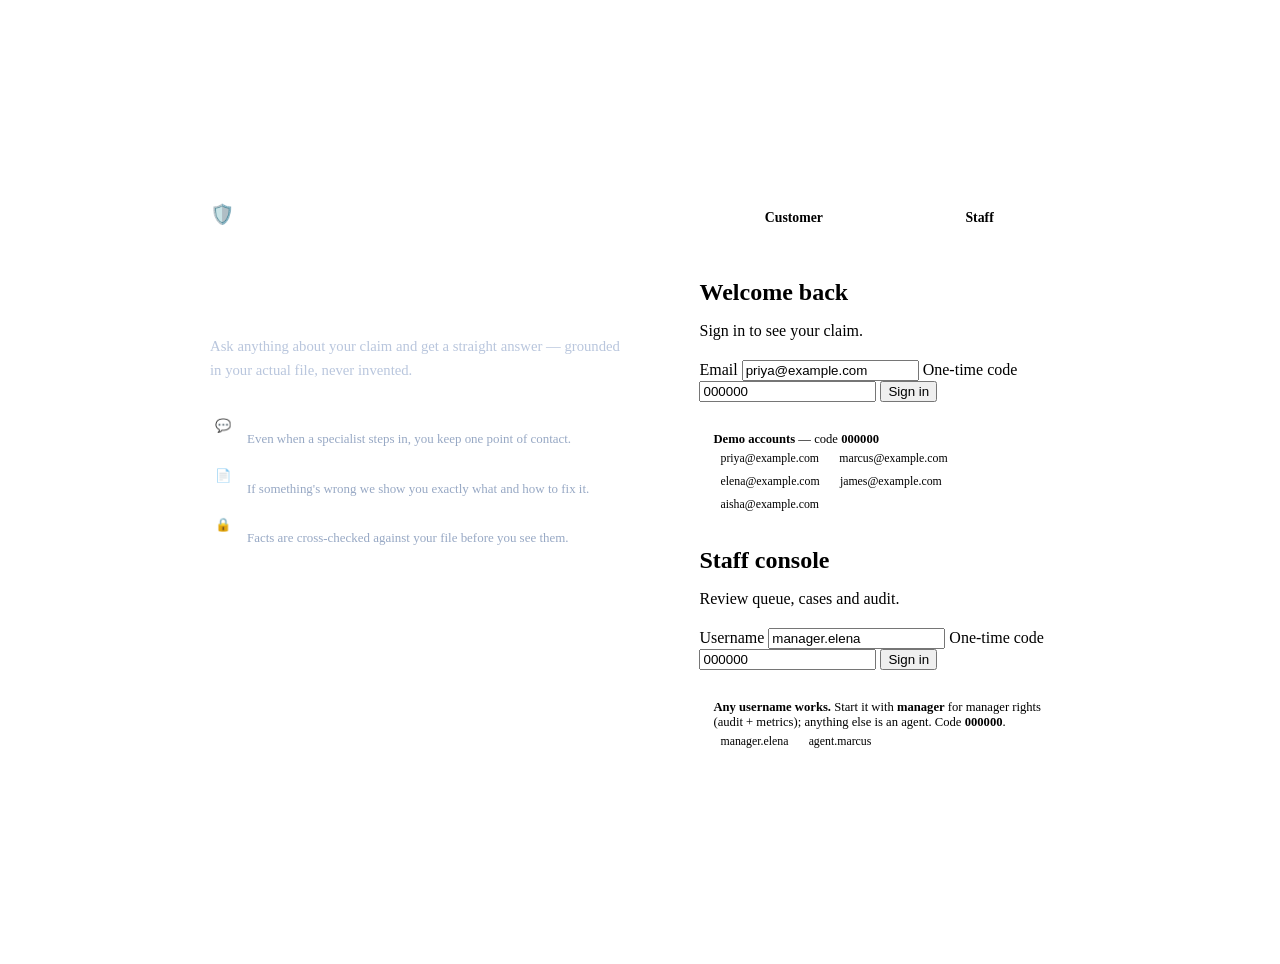
==== frontend/static/index.html @ 28e432f8 "update" ====
<!doctype html>
<html lang="en">
<head>
<meta charset="utf-8">
<meta name="viewport" content="width=device-width, initial-scale=1">
<title>ClaimCompanion — Sign in</title>
<link rel="icon" href="data:image/svg+xml,<svg xmlns='http://www.w3.org/2000/svg' viewBox='0 0 100 100'><text y='.9em' font-size='90'>🛡️</text></svg>">
<link rel="preconnect" href="https://fonts.googleapis.com">
<link rel="preconnect" href="https://fonts.gstatic.com" crossorigin>
<link href="https://fonts.googleapis.com/css2?family=Inter:wght@400;500;600;700&family=JetBrains+Mono:wght@400;500&display=swap" rel="stylesheet">
<link rel="stylesheet" href="/static/css/app.css">
<style>
  body {
    min-height: 100vh;
    display: grid;
    place-items: center;
    padding: 24px;
    background:
      radial-gradient(900px 500px at 15% -10%, #e8edff 0%, transparent 60%),
      radial-gradient(800px 500px at 105% 110%, #dcfce7 0%, transparent 55%),
      var(--bg);
  }
  .login-wrap { width: 100%; max-width: 940px; display: grid; grid-template-columns: 1.05fr .95fr; gap: 0;
                background: var(--surface); border: 1px solid var(--line);
                border-radius: var(--r-xl); box-shadow: var(--shadow-lg); overflow: hidden; }
  .pitch { padding: 42px 40px; background: linear-gradient(160deg, var(--navy-900), var(--navy-700)); color: #fff; }
  .pitch .logo { display: flex; align-items: center; gap: 10px; font-size: 1.22rem; font-weight: 680; letter-spacing: -.02em; }
  .pitch h1 { color: #fff; font-size: 1.72rem; line-height: 1.25; margin: 26px 0 12px; letter-spacing: -.022em; }
  .pitch p { color: #b9c6dd; font-size: .92rem; line-height: 1.62; }
  .feats { list-style: none; padding: 0; margin: 30px 0 0; display: grid; gap: 14px; }
  .feats li { display: flex; gap: 11px; font-size: .875rem; color: #dbe4f5; align-items: flex-start; }
  .feats .fi { flex-shrink: 0; width: 26px; height: 26px; border-radius: 7px; background: rgba(255,255,255,.11);
               display: grid; place-items: center; font-size: .82rem; }
  .feats b { color: #fff; font-weight: 600; display: block; margin-bottom: 1px; }
  .feats span.d { color: #97a8c4; font-size: .81rem; line-height: 1.45; }
  .form-side { padding: 38px 36px; display: flex; flex-direction: column; justify-content: center; }
  .seg { display: flex; gap: 3px; background: var(--surface-3); padding: 3px; border-radius: var(--r-sm); margin-bottom: 22px; }
  .seg button { flex: 1; appearance: none; border: 0; background: none; font: inherit; font-size: .86rem;
                font-weight: 570; padding: 8px; border-radius: 5px; color: var(--ink-3); cursor: pointer; transition: .13s; }
  .seg button.active { background: var(--surface); color: var(--ink); box-shadow: var(--shadow-sm); }
  .demo-accounts { margin-top: 18px; padding: 12px 14px; background: var(--surface-2);
                   border: 1px dashed var(--line-2); border-radius: var(--r); font-size: .79rem; color: var(--ink-3); }
  .demo-accounts b { color: var(--ink-2); }
  .chip { display: inline-block; padding: 2px 7px; margin: 2px 3px 2px 0; background: var(--surface);
          border: 1px solid var(--line-2); border-radius: 5px; font-family: var(--mono); font-size: .74rem;
          cursor: pointer; color: var(--ink-2); }
  .chip:hover { border-color: var(--indigo-500); color: var(--indigo-600); }
  @media (max-width: 820px) { .login-wrap { grid-template-columns: 1fr; } .pitch { display: none; } }
</style>
</head>
<body>
<div class="login-wrap">
  <aside class="pitch">
    <div class="logo"><span>🛡️</span> ClaimCompanion</div>
    <h1>Your claim,<br>explained in plain English.</h1>
    <p>Ask anything about your claim and get a straight answer — grounded in your actual file, never invented.</p>
    <ul class="feats">
      <li><span class="fi">💬</span><div><b>One assistant, one thread</b><span class="d">Even when a specialist steps in, you keep one point of contact.</span></div></li>
      <li><span class="fi">📄</span><div><b>Documents checked in seconds</b><span class="d">If something's wrong we show you exactly what and how to fix it.</span></div></li>
      <li><span class="fi">🔒</span><div><b>Every answer traceable</b><span class="d">Facts are cross-checked against your file before you see them.</span></div></li>
    </ul>
  </aside>

  <main class="form-side">
    <div id="notice"></div>
    <div class="seg">
      <button id="seg-customer" class="active">Customer</button>
      <button id="seg-staff">Staff</button>
    </div>

    <form id="form-customer">
      <h2 style="margin-bottom:4px;">Welcome back</h2>
      <p class="muted" style="margin-bottom:20px;">Sign in to see your claim.</p>
      <label class="field"><span>Email</span>
        <input type="email" id="email" value="priya@example.com" autocomplete="username" required></label>
      <label class="field"><span>One-time code</span>
        <input type="text" id="otp" value="000000" inputmode="numeric" autocomplete="one-time-code" required></label>
      <button class="btn btn-primary btn-block" type="submit">Sign in</button>
      <div class="demo-accounts">
        <b>Demo accounts</b> — code <b>000000</b><br>
        <span class="chip" data-email="priya@example.com">priya@example.com</span>
        <span class="chip" data-email="marcus@example.com">marcus@example.com</span>
        <span class="chip" data-email="elena@example.com">elena@example.com</span>
        <span class="chip" data-email="james@example.com">james@example.com</span>
        <span class="chip" data-email="aisha@example.com">aisha@example.com</span>
      </div>
    </form>

    <form id="form-staff" class="hidden">
      <h2 style="margin-bottom:4px;">Staff console</h2>
      <p class="muted" style="margin-bottom:20px;">Review queue, cases and audit.</p>
      <label class="field"><span>Username</span>
        <input type="text" id="username" value="manager.elena" autocomplete="username" required></label>
      <label class="field"><span>One-time code</span>
        <input type="text" id="staff-otp" value="000000" inputmode="numeric" required></label>
      <button class="btn btn-primary btn-block" type="submit">Sign in</button>
      <div class="demo-accounts">
        <b>Any username works.</b> Start it with <b>manager</b> for manager rights
        (audit&nbsp;+&nbsp;metrics); anything else is an agent. Code <b>000000</b>.<br>
        <span class="chip" data-user="manager.elena">manager.elena</span>
        <span class="chip" data-user="agent.marcus">agent.marcus</span>
      </div>
    </form>
  </main>
</div>

<script type="module">
import { api, session, toast, alertBox, withBusy, esc } from "/static/js/api.js";

// A stale session shouldn't strand you on the login page.
if (session.token) location.href = session.role === "customer" ? "/portal" : "/staff";

const notice = sessionStorage.getItem("cc_notice");
if (notice) {
  document.getElementById("notice").innerHTML = alertBox("warn", esc(notice));
  sessionStorage.removeItem("cc_notice");
}

const forms = { customer: document.getElementById("form-customer"), staff: document.getElementById("form-staff") };
const segs = { customer: document.getElementById("seg-customer"), staff: document.getElementById("seg-staff") };

for (const key of ["customer", "staff"]) {
  segs[key].addEventListener("click", () => {
    for (const other of ["customer", "staff"]) {
      segs[other].classList.toggle("active", other === key);
      forms[other].classList.toggle("hidden", other !== key);
    }
  });
}

document.querySelectorAll(".chip[data-email]").forEach(chip =>
  chip.addEventListener("click", () => { document.getElementById("email").value = chip.dataset.email; }));
document.querySelectorAll(".chip[data-user]").forEach(chip =>
  chip.addEventListener("click", () => { document.getElementById("username").value = chip.dataset.user; }));

async function signIn(button, path, payload, fallbackRole) {
  await withBusy(button, async () => {
    try {
      const result = await api("POST", path, { json: payload });
      session.set({ ...result, role: result.role || fallbackRole });
      location.href = fallbackRole === "customer" ? "/portal" : "/staff";
    } catch (error) {
      toast(error.message, "err");
    }
  });
}

forms.customer.addEventListener("submit", event => {
  event.preventDefault();
  signIn(event.submitter, "/auth/login", {
    email: document.getElementById("email").value.trim(),
    otp: document.getElementById("otp").value.trim(),
  }, "customer");
});

forms.staff.addEventListener("submit", event => {
  event.preventDefault();
  signIn(event.submitter, "/auth/staff/login", {
    username: document.getElementById("username").value.trim(),
    otp: document.getElementById("staff-otp").value.trim(),
  }, "agent");
});
</script>
</body>
</html>
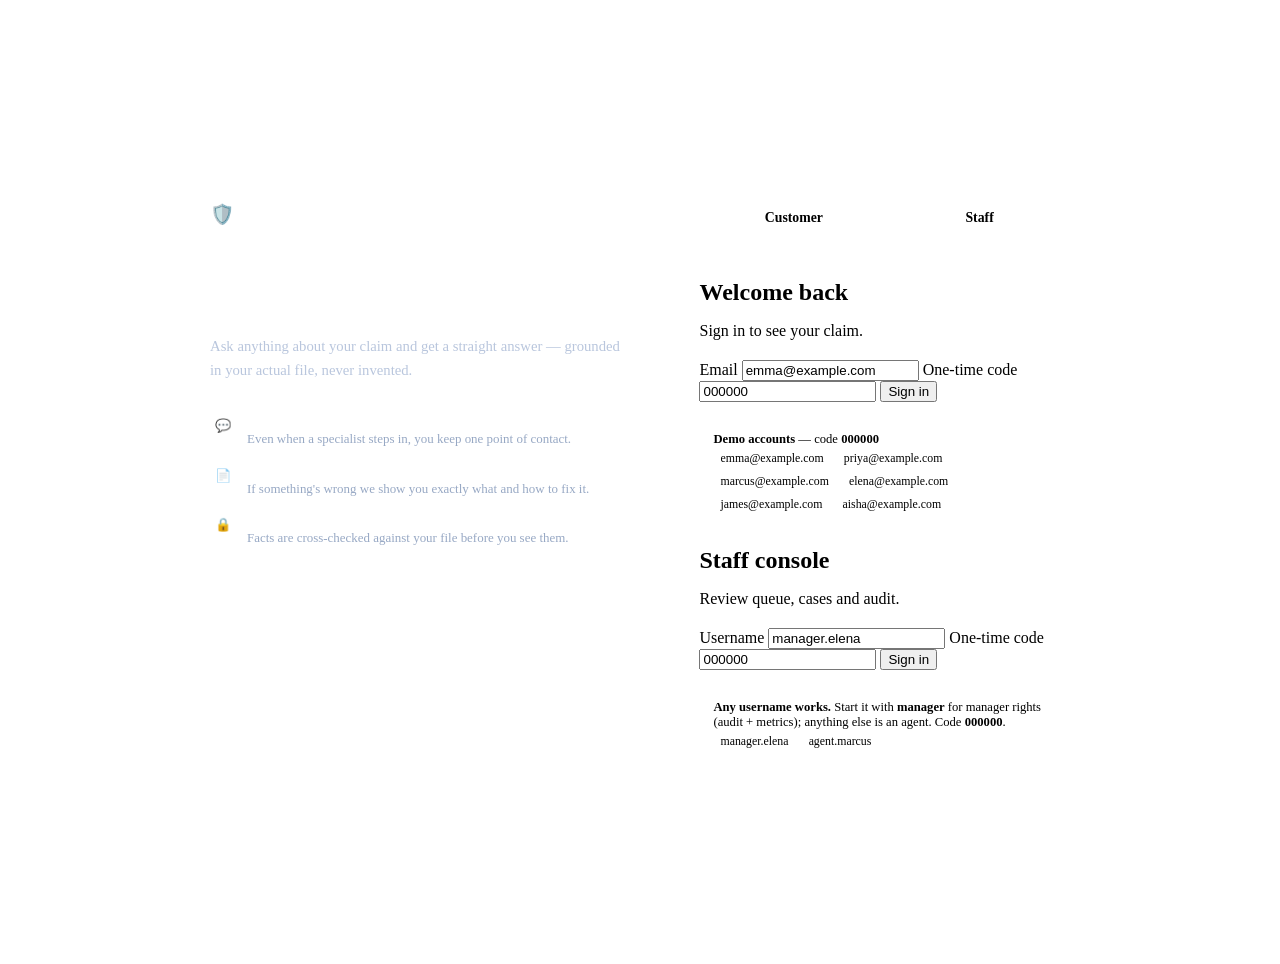
==== commit 390e6939: "update" ====
--- a/frontend/static/index.html
+++ b/frontend/static/index.html
@@ -72,12 +72,13 @@
       <h2 style="margin-bottom:4px;">Welcome back</h2>
       <p class="muted" style="margin-bottom:20px;">Sign in to see your claim.</p>
       <label class="field"><span>Email</span>
-        <input type="email" id="email" value="priya@example.com" autocomplete="username" required></label>
+        <input type="email" id="email" value="emma@example.com" autocomplete="username" required></label>
       <label class="field"><span>One-time code</span>
         <input type="text" id="otp" value="000000" inputmode="numeric" autocomplete="one-time-code" required></label>
       <button class="btn btn-primary btn-block" type="submit">Sign in</button>
       <div class="demo-accounts">
         <b>Demo accounts</b> — code <b>000000</b><br>
+        <span class="chip" data-email="emma@example.com">emma@example.com</span>
         <span class="chip" data-email="priya@example.com">priya@example.com</span>
         <span class="chip" data-email="marcus@example.com">marcus@example.com</span>
         <span class="chip" data-email="elena@example.com">elena@example.com</span>
